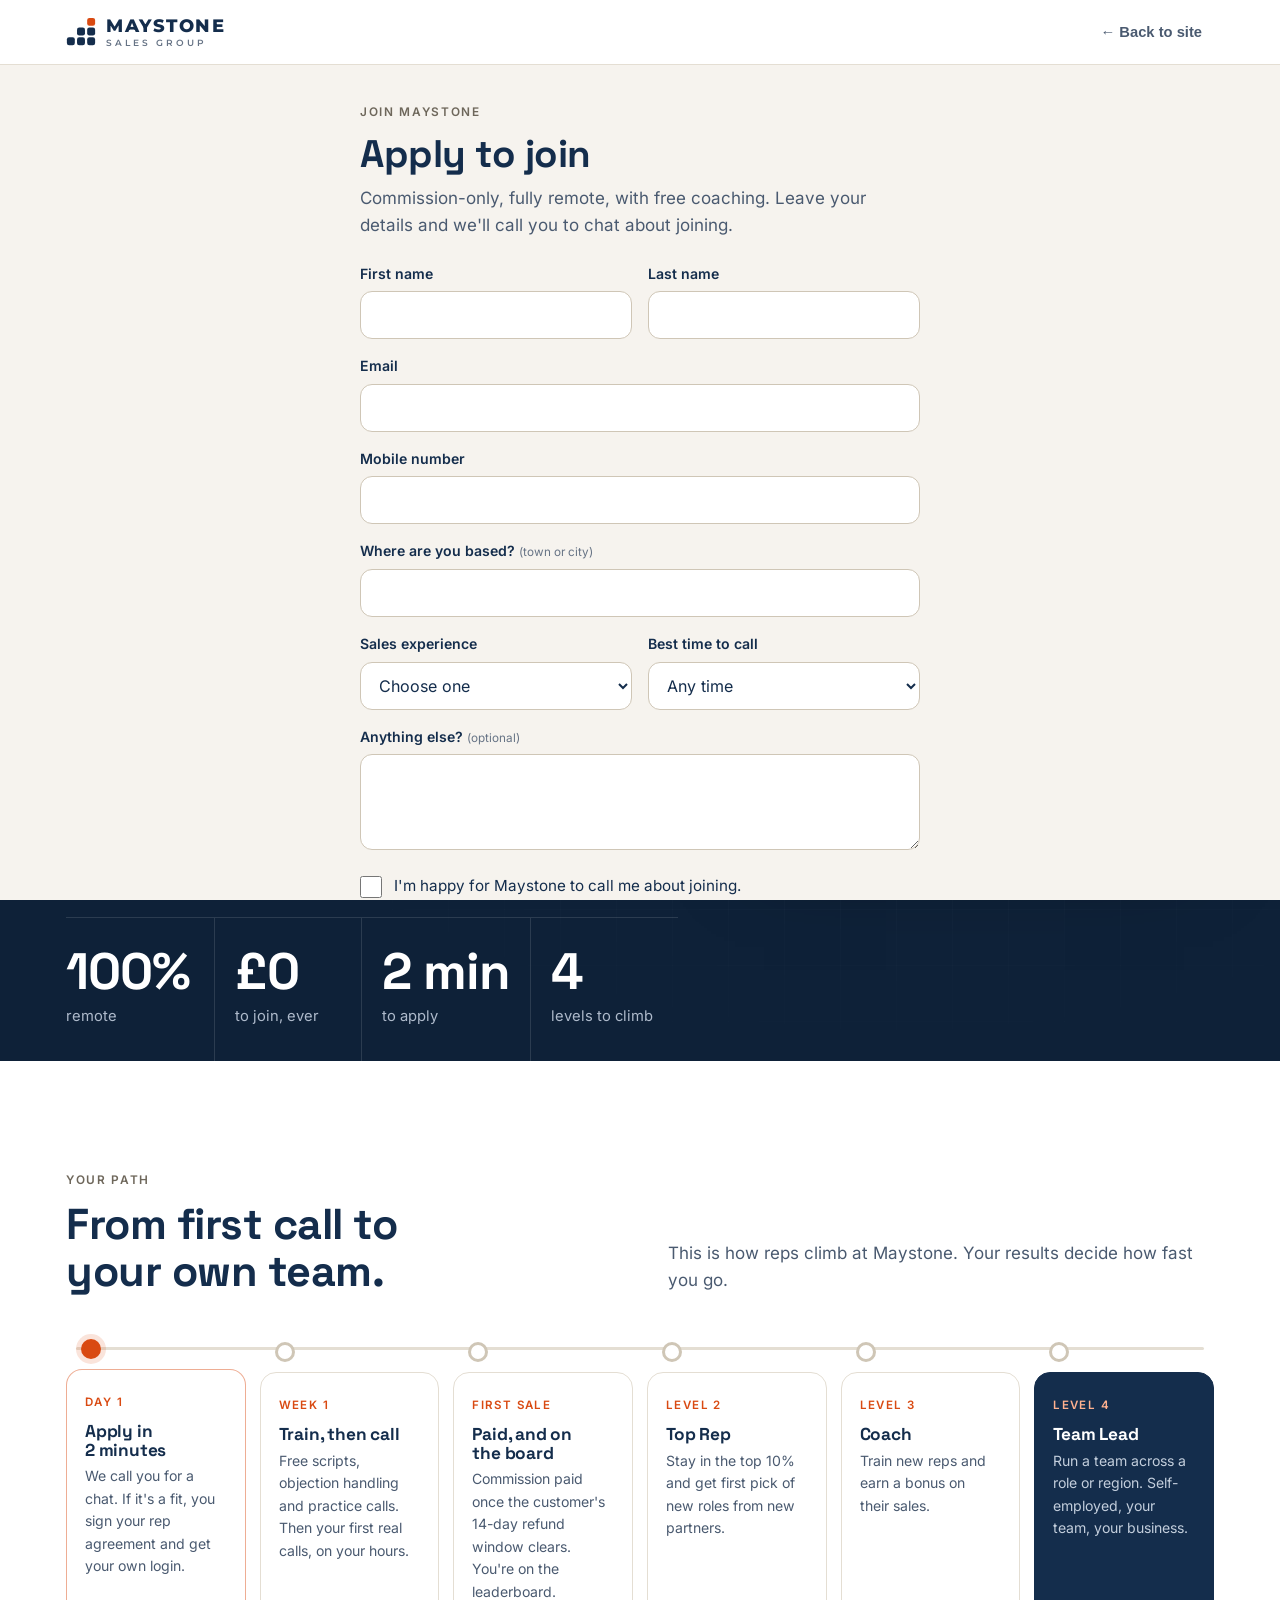
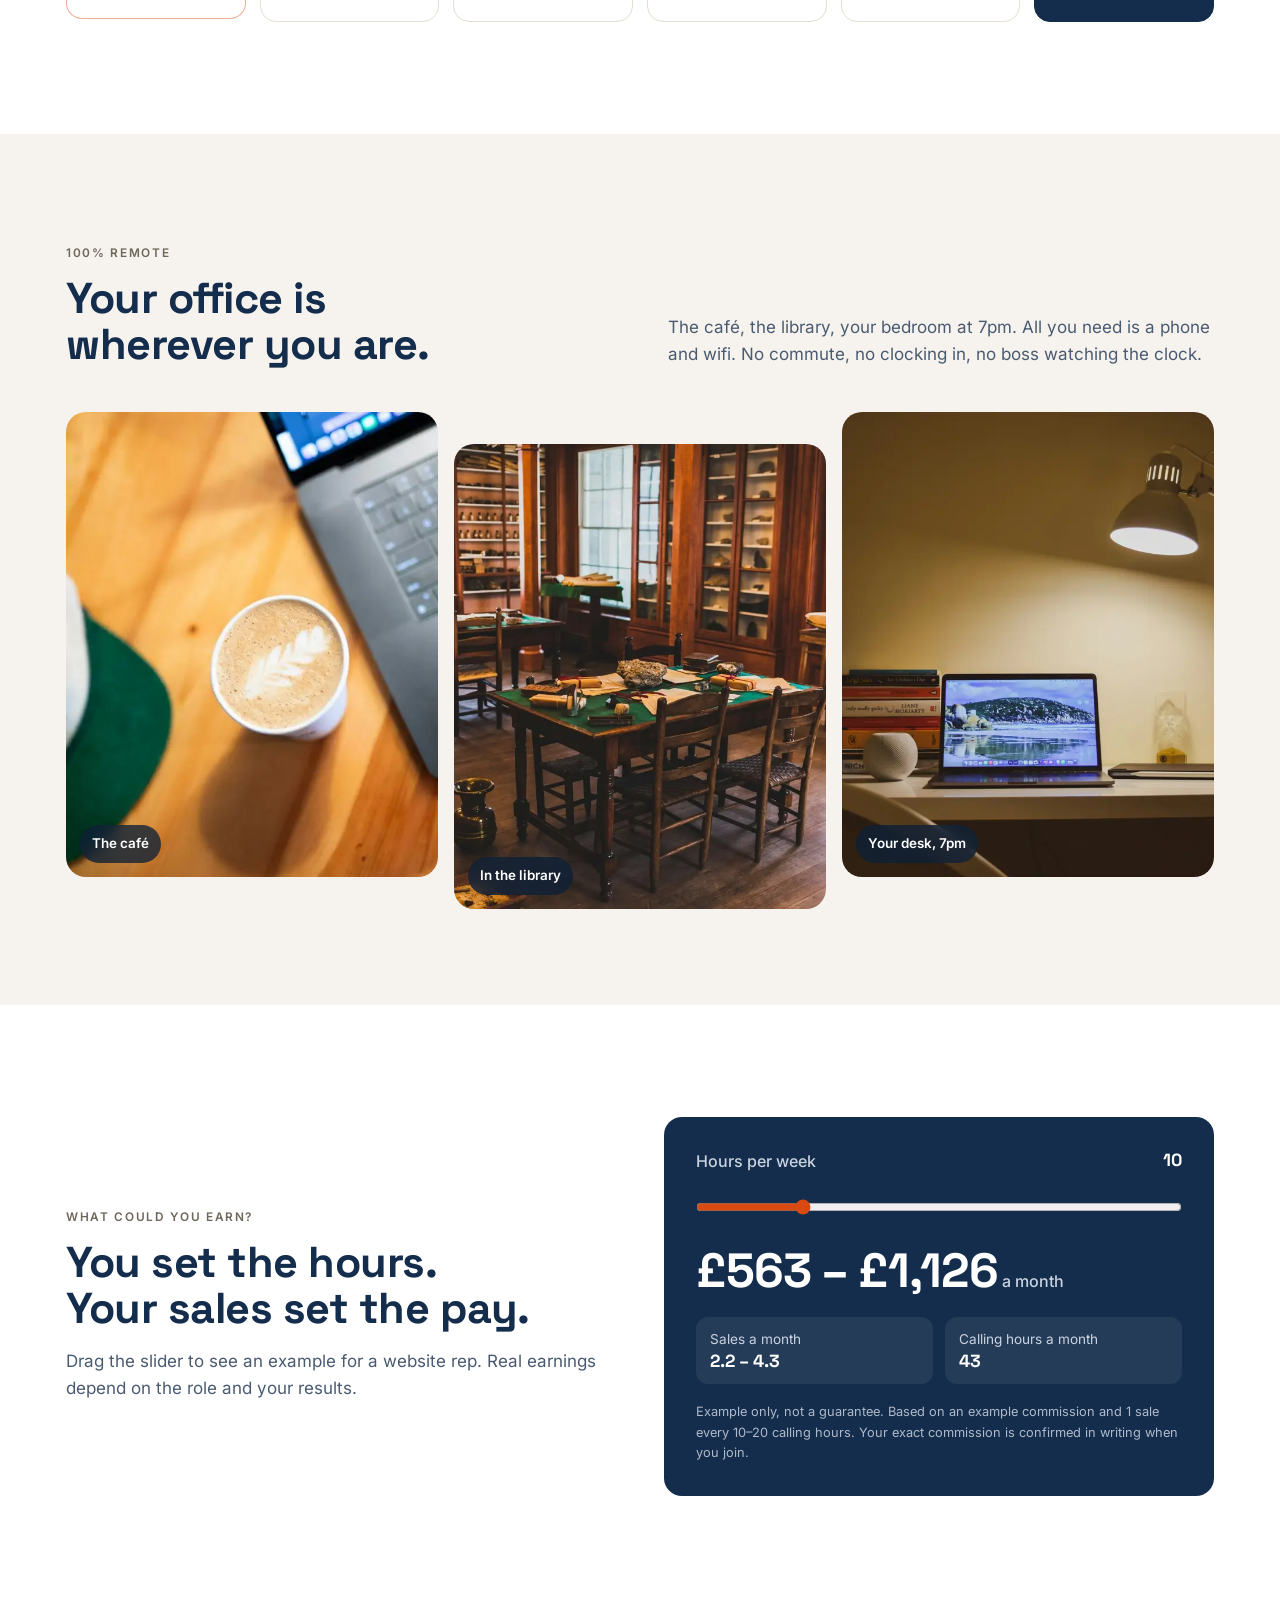
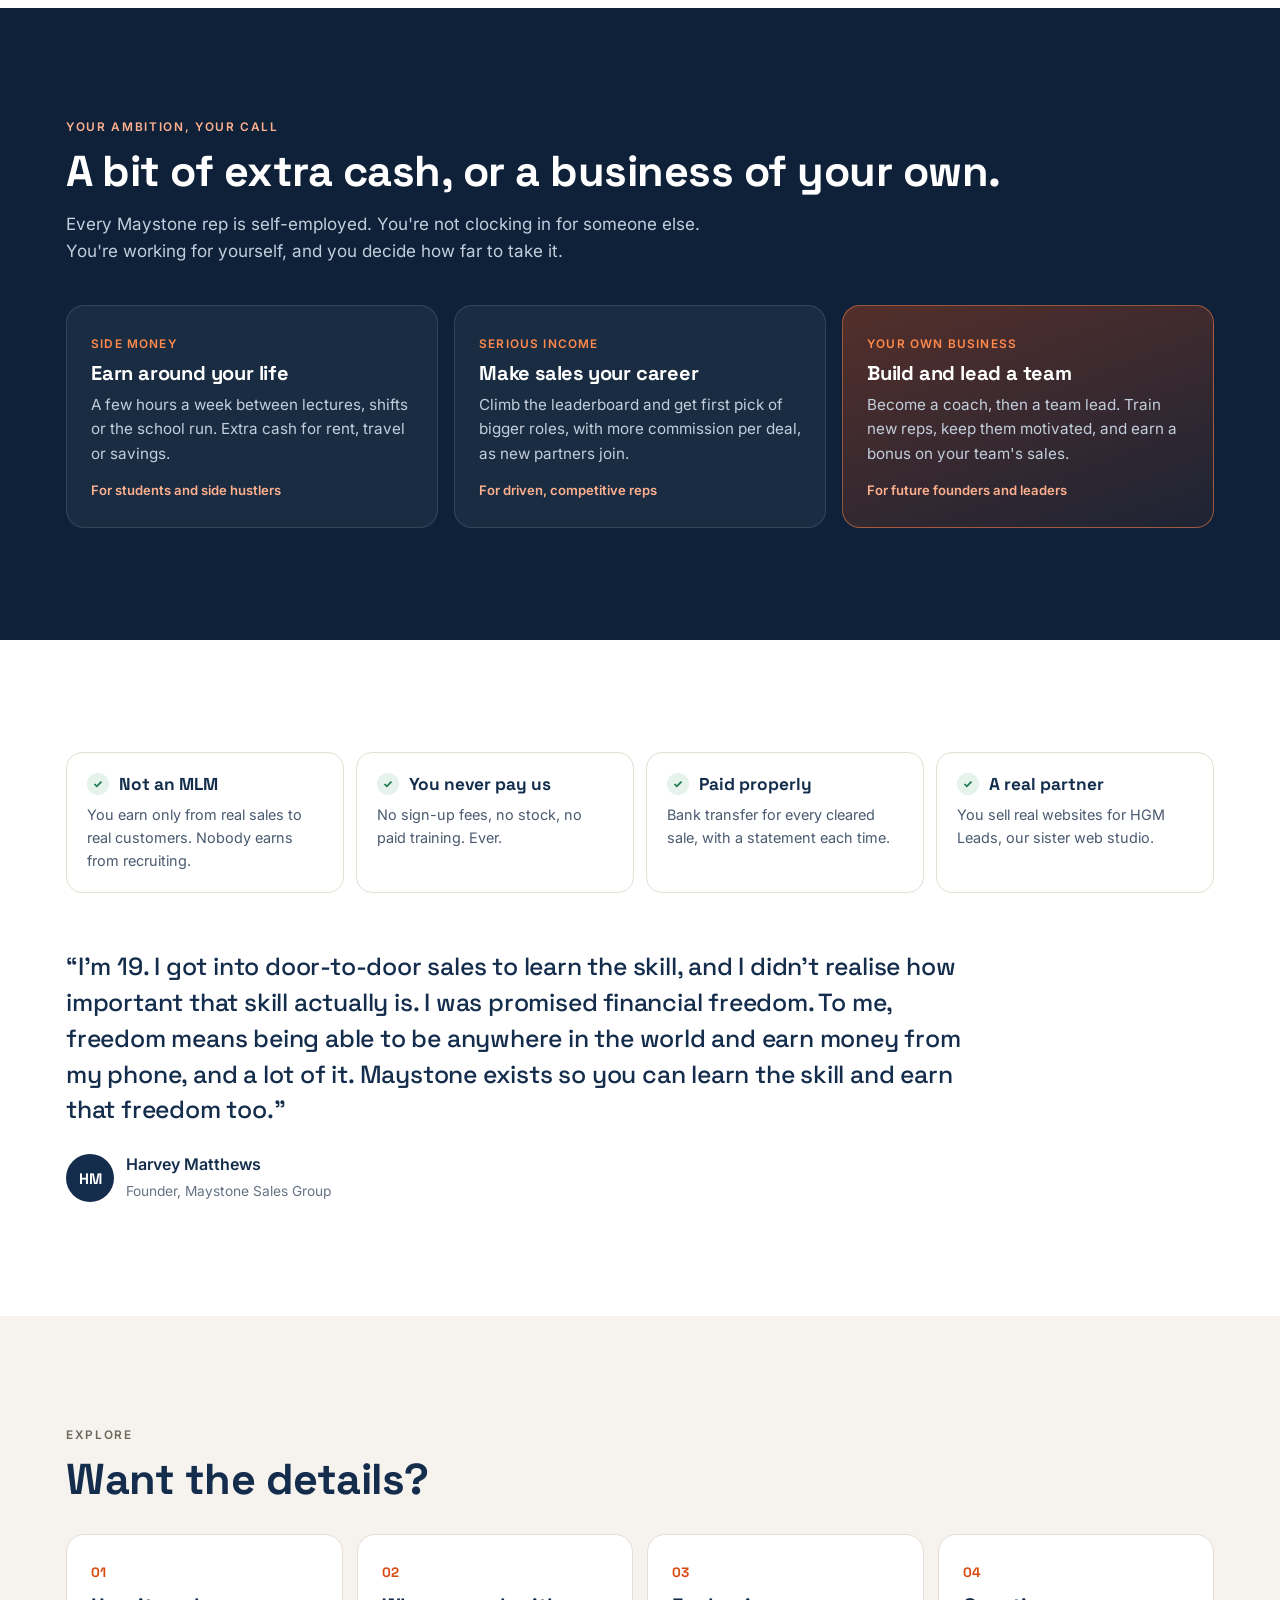
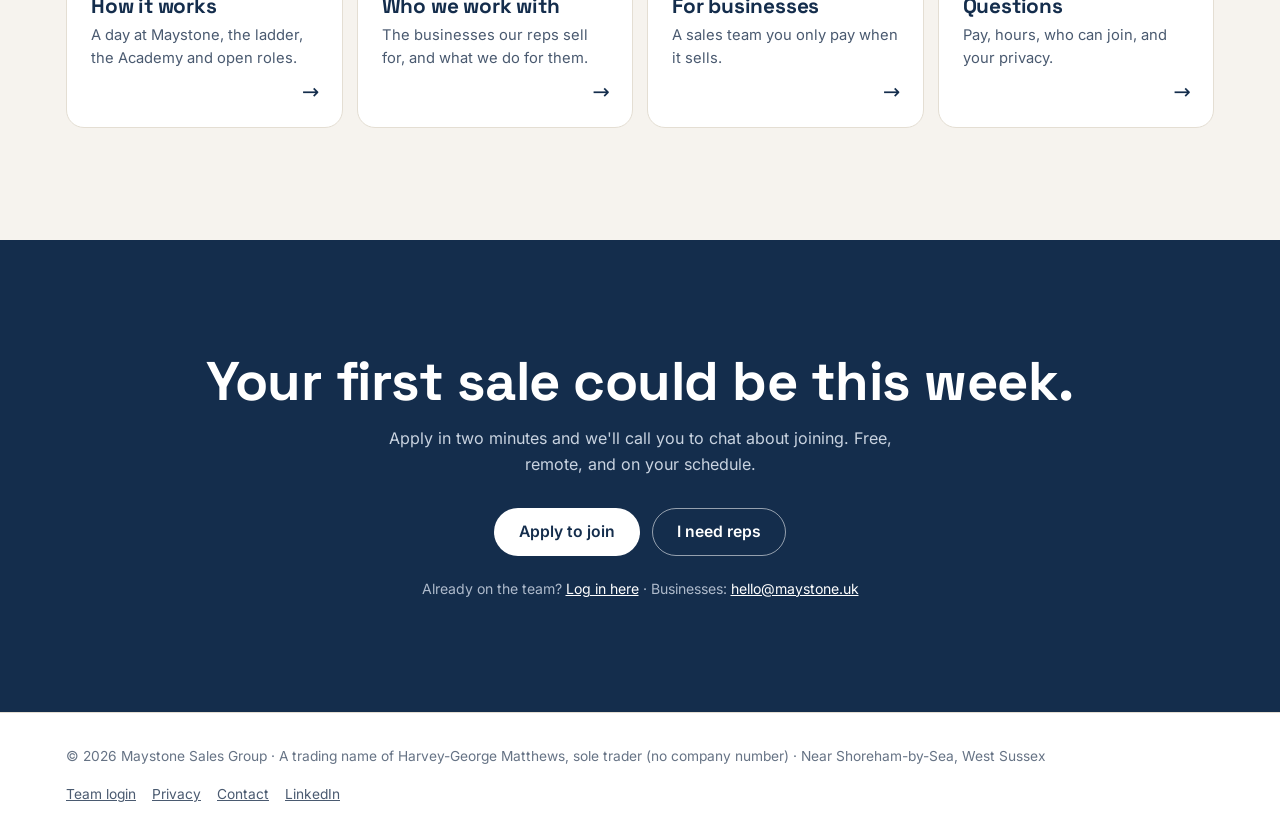
==== apply/index.html @ fd758eb2 "Add maystone.uk/apply short link to the rep application form Co-Authored-By: Claude Opus 5.5 <norepl" ====
<!doctype html>
<html lang="en">
<head>
<meta charset="utf-8">
<meta name="viewport" content="width=device-width,initial-scale=1">
<title>Apply to join Maystone Sales Group</title>
<meta name="description" content="Commission-only, fully remote sales roles with free coaching. Apply in 2 minutes and we'll call you.">
<meta property="og:type" content="website">
<meta property="og:site_name" content="Maystone Sales Group">
<meta property="og:title" content="Apply to join Maystone – get paid to sell">
<meta property="og:description" content="Remote sales, free training, no set hours. Apply in 2 minutes and we'll call you to chat.">
<meta property="og:url" content="https://maystone.uk/apply/">
<meta property="og:image" content="https://maystone.uk/og.png">
<meta name="twitter:card" content="summary_large_image">
<link rel="canonical" href="https://maystone.uk/#apply">
<meta http-equiv="refresh" content="0; url=/#apply">
<script>location.replace('/#apply' + (location.search || ''));</script>
<style>body{margin:0;font:16px/1.5 system-ui,sans-serif;background:#F6F3EE;color:#142D4C;display:grid;place-items:center;min-height:100vh}a{color:#D94A12}</style>
</head>
<body><p>Opening the application form… <a href="/#apply">Tap here if it doesn't open</a>.</p></body>
</html>
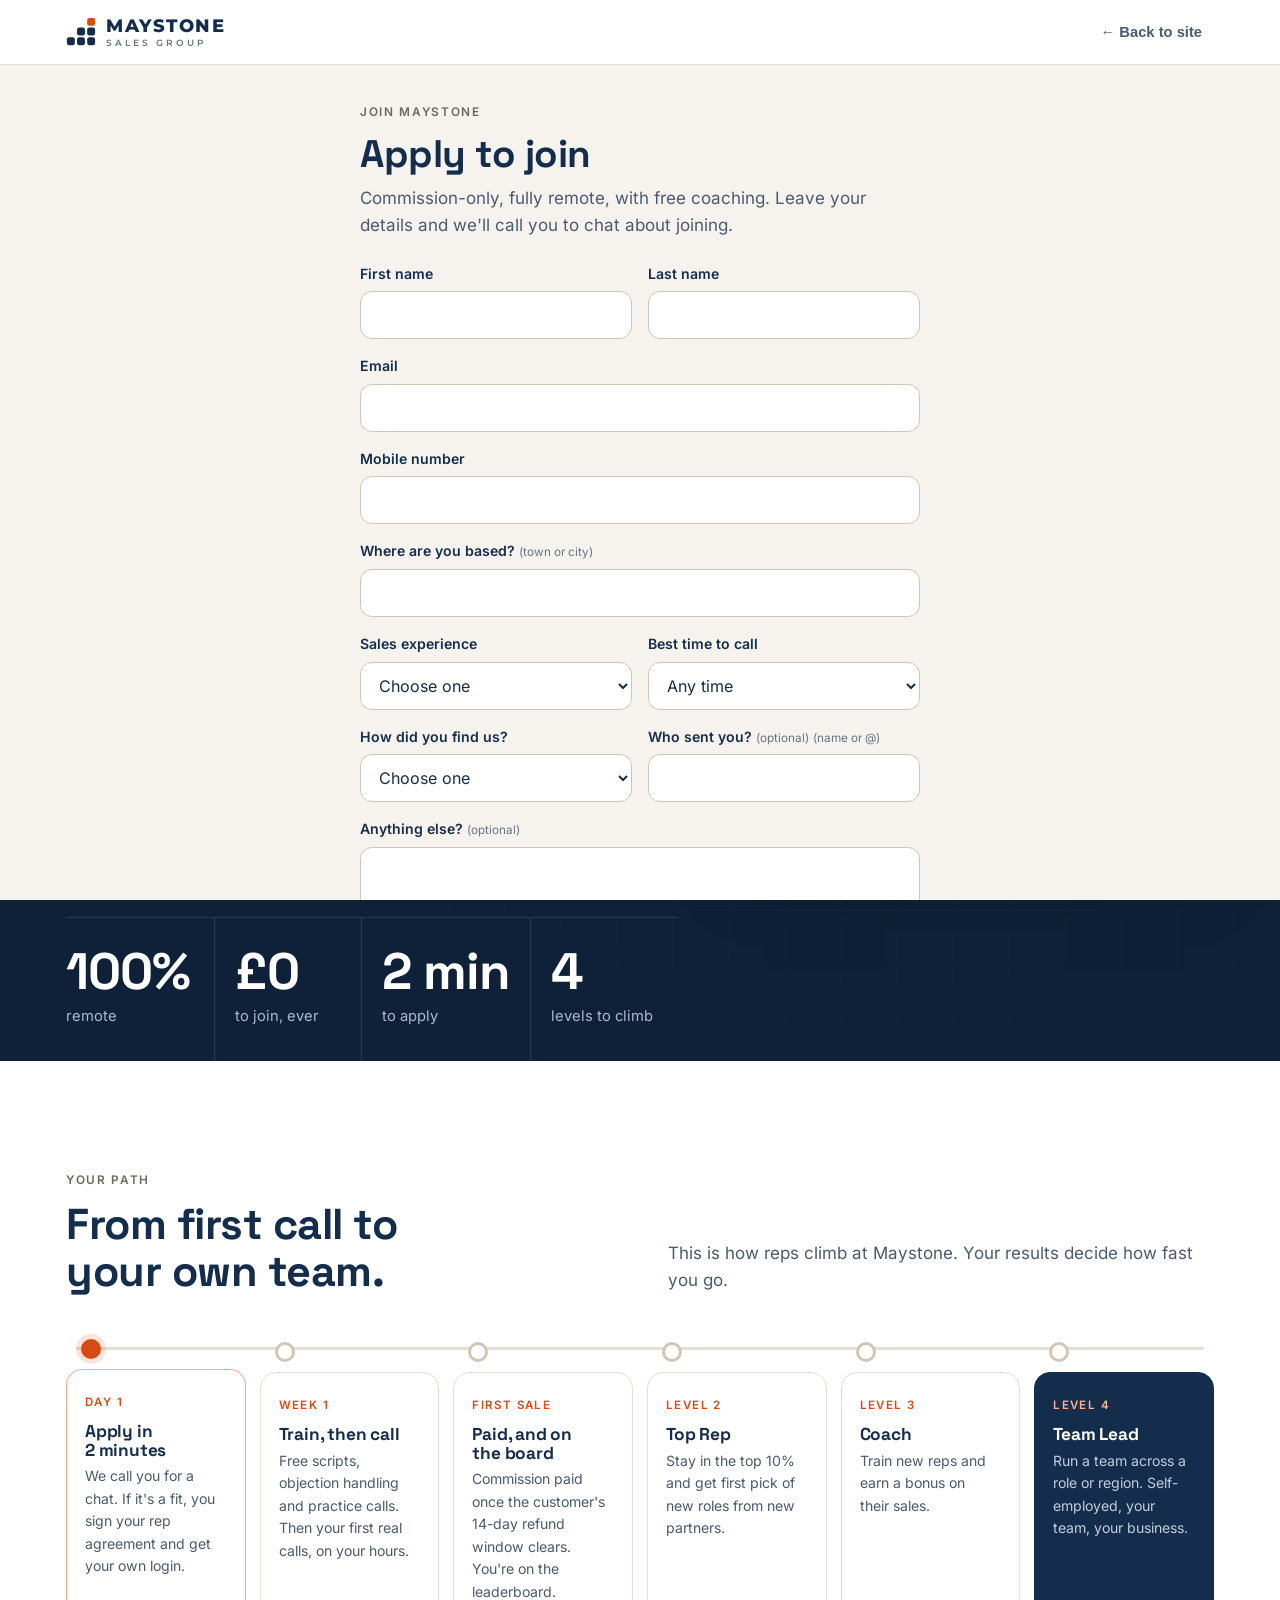
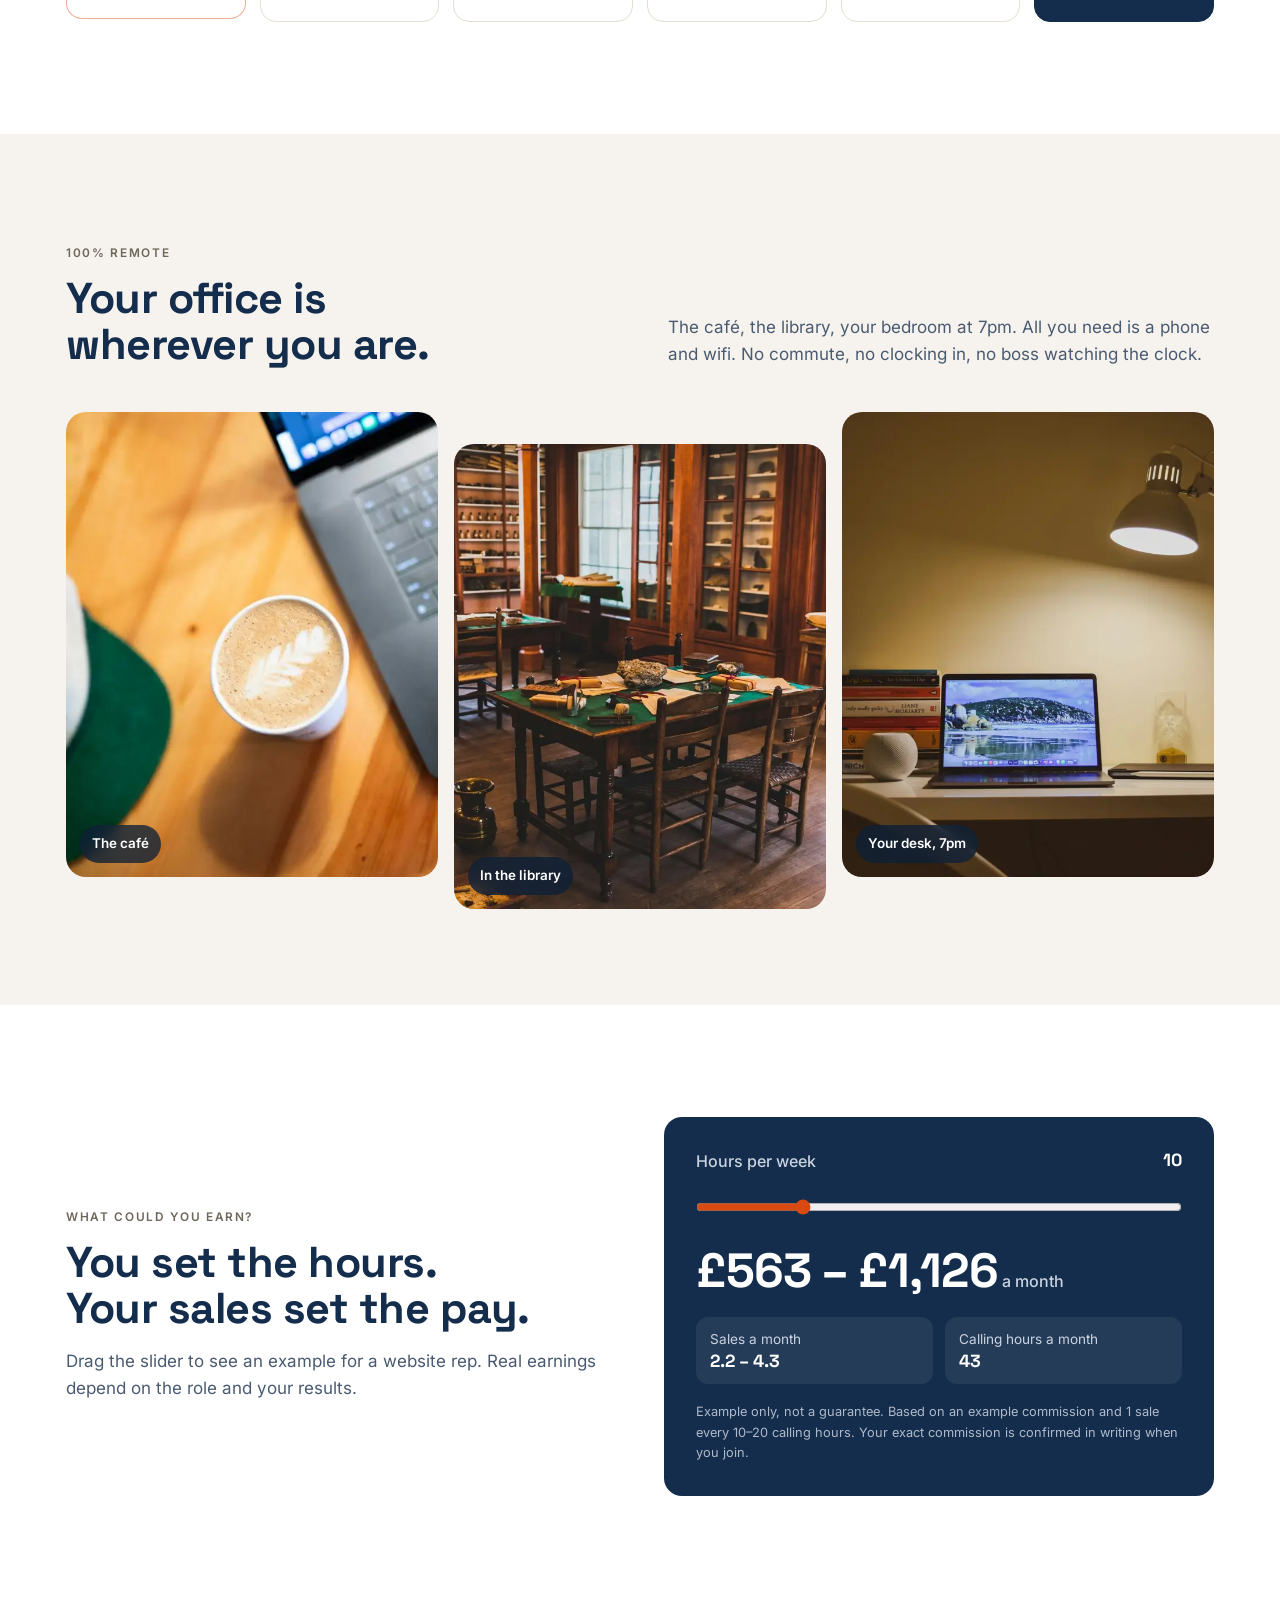
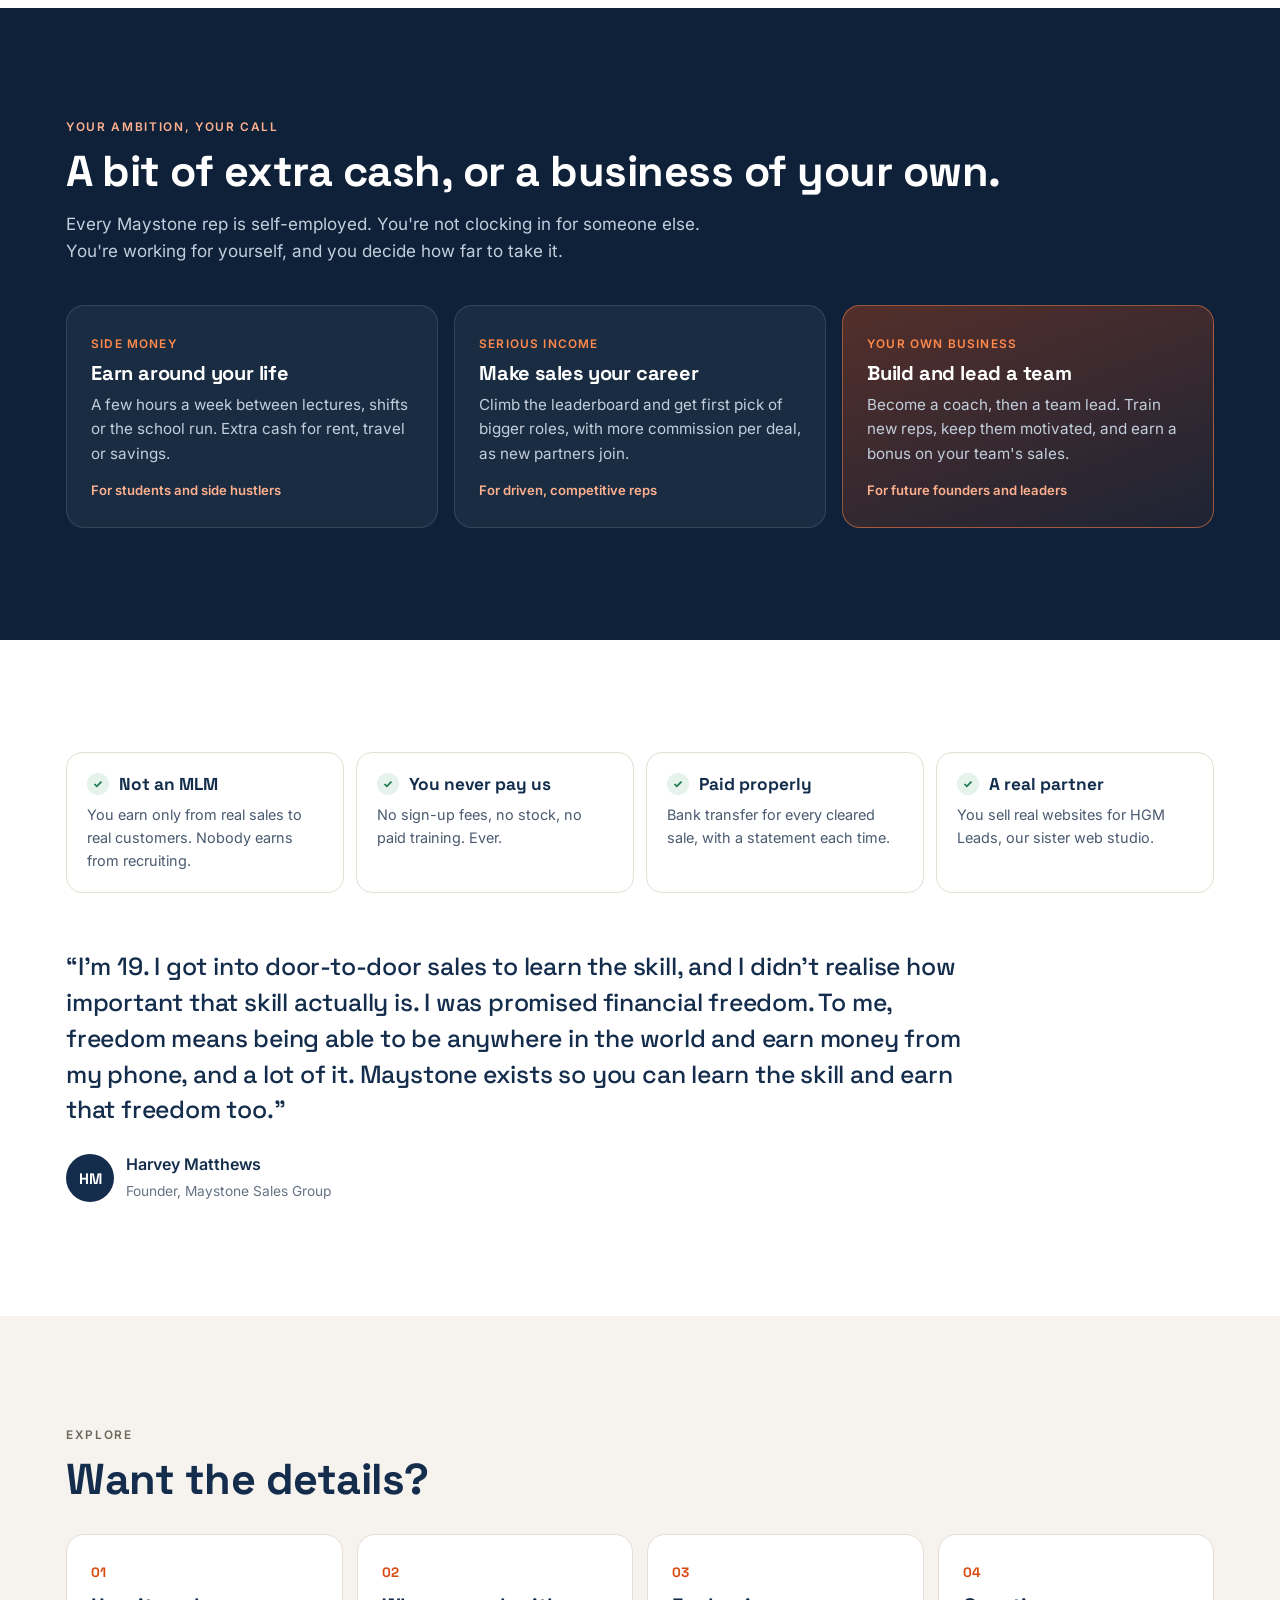
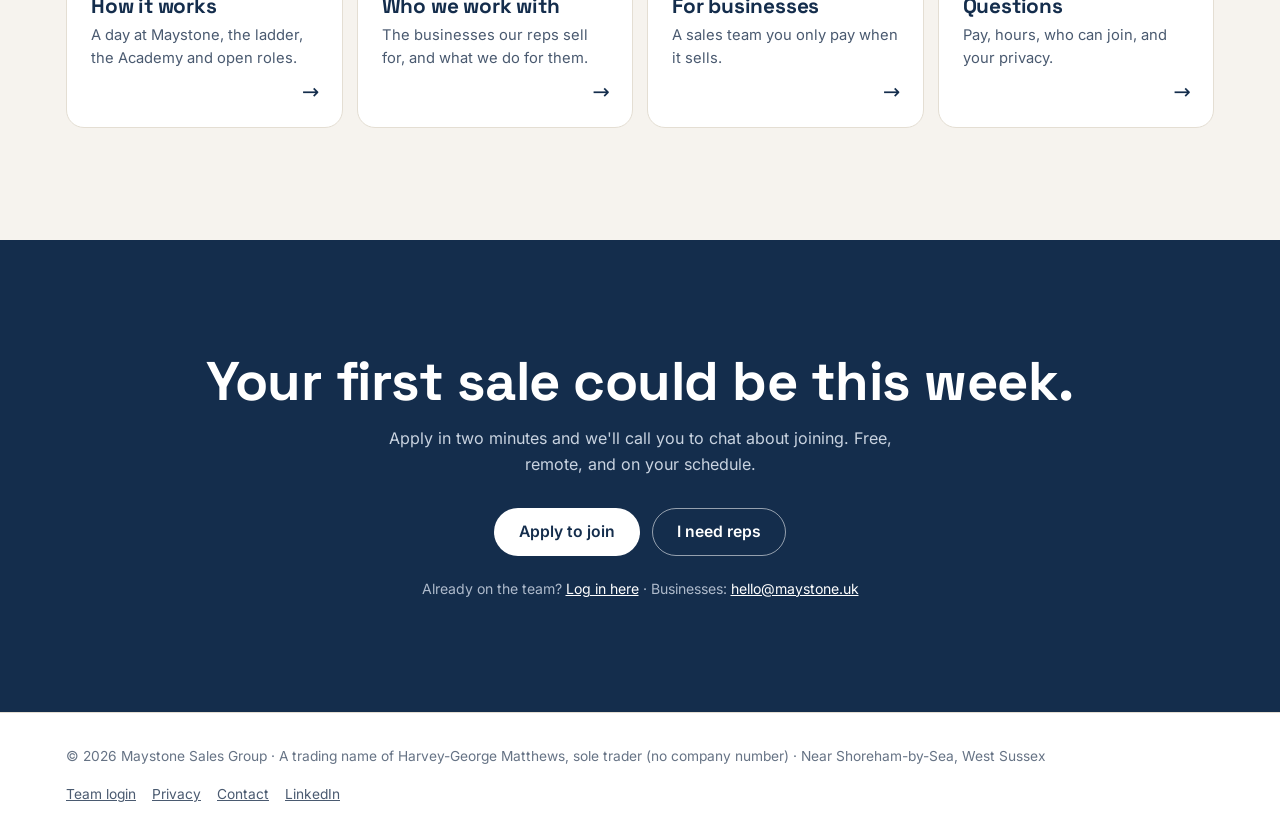
==== commit 7441ae5a: "Apply link works in Instagram's browser (query fallback for #apply) Co-Authored-By: Claude Opus 5.5 " ====
--- a/apply/index.html
+++ b/apply/index.html
@@ -13,9 +13,9 @@
 <meta property="og:image" content="https://maystone.uk/og.png">
 <meta name="twitter:card" content="summary_large_image">
 <link rel="canonical" href="https://maystone.uk/#apply">
-<meta http-equiv="refresh" content="0; url=/#apply">
-<script>location.replace('/#apply' + (location.search || ''));</script>
+<meta http-equiv="refresh" content="0; url=/?go=apply#apply">
+<script>location.replace('/?go=apply' + (location.search ? '&' + location.search.slice(1) : '') + '#apply');</script>
 <style>body{margin:0;font:16px/1.5 system-ui,sans-serif;background:#F6F3EE;color:#142D4C;display:grid;place-items:center;min-height:100vh}a{color:#D94A12}</style>
 </head>
-<body><p>Opening the application form… <a href="/#apply">Tap here if it doesn't open</a>.</p></body>
+<body><p>Opening the application form… <a href="/?go=apply#apply">Tap here if it doesn't open</a>.</p></body>
 </html>
